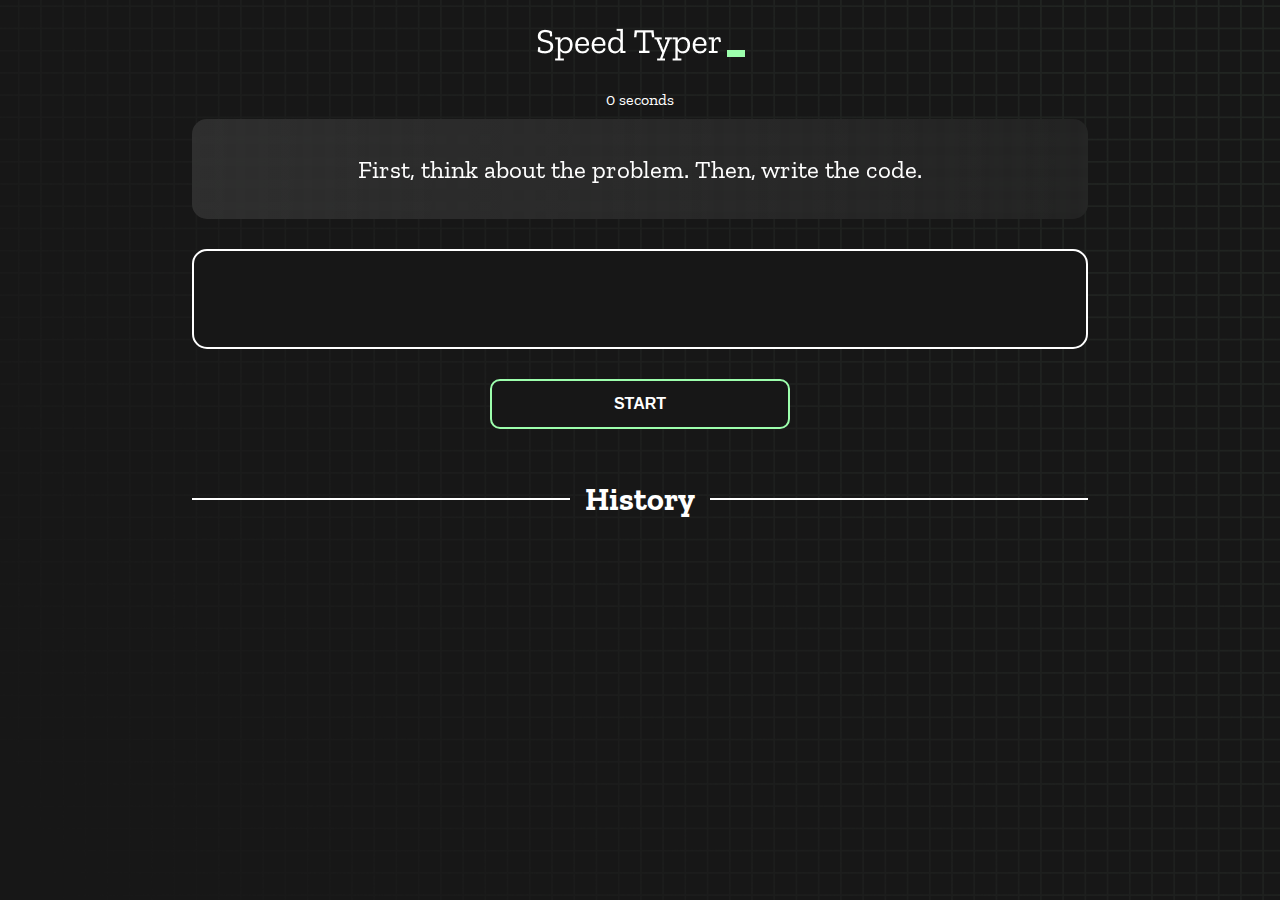
==== index.html @ ee8cd568 "start btn solved" ====
<!DOCTYPE html>
<html lang="en">
  <head>
    <meta charset="UTF-8" />
    <meta http-equiv="X-UA-Compatible" content="IE=edge" />
    <meta name="viewport" content="width=device-width, initial-scale=1.0" />
    <title>Speed Monster</title>
    <link rel="stylesheet" href="styles.css" />
    <link rel="preconnect" href="https://fonts.googleapis.com" />
    <link rel="preconnect" href="https://fonts.gstatic.com" crossorigin />
    <link
      href="https://fonts.googleapis.com/css2?family=Zilla+Slab:wght@300;400;500&display=swap"
      rel="stylesheet"
    />
  </head>
  <body>
    <h1 class="title"><img src="./logo.png" /></h1>
    <div id="show-time">0 seconds</div>

    <div class="box-container">
      <div id="question"></div>

      <div id="display" class="inactive"></div>

      <div class="buttons">
        <button id="starts">START</button>
      </div>

      <div class="divider-container">
        <div class="line"></div>
        <h1 class="title2">History</h1>
        <div class="line"></div>
      </div>
      <div id="histories"></div>
    </div>

    <div id="countdown"></div>
    <div id="modal-background" class="hidden"></div>
    <div id="result" class="hidden"></div>

    <script src="js/history.js"></script>
    <script src="js/script.js"></script>
  </body>
</html>
---- styles.css ----
* {
  padding: 0;
  margin: 0;
  box-sizing: border-box;
}

body {
  background-image: url("./bg.png");
  background-size: cover;
  background-position: left top;
  font-family: "Zilla Slab", serif;
}

.box-container {
  width: 70%;
  margin: 0 auto;
}

#question {
  height: 100px;
  display: flex;
  align-items: center;
  justify-content: center;
  color: white;
  font-size: 25px;
  border-radius: 15px;
  background: rgb(255, 255, 255);
  background: linear-gradient(
    92.49deg,
    rgba(255, 255, 255, 0.1) 0.18%,
    rgba(255, 255, 255, 0.05) 99.85%
  );
  backdrop-filter: blur(5px);
  margin-bottom: 30px;
}

#display {
  height: 100px;
  display: flex;
  flex-wrap: wrap;
  align-items: center;
  padding-left: 5rem;
  color: white;
  font-size: 32px;
  background-color: #171717;
  border: 2px solid #9dffad;
  border-radius: 15px;
}

#countdown {
  position: fixed;
  height: 100vh;
  width: 100vw;
  background-color: rgba(0, 0, 0, 0.8);
  top: 0;
  left: 0;
  display: flex;
  align-items: center;
  justify-content: center;
  font-size: 3rem;
  color: white;
  display: none;
}
#result {
  position: fixed;
  top: 10%; 
  left: 10%;
  transform: translate(-50%, -50%);
  height: 250px;
  width: 400px;
  background-color: #171717;
  border-radius: 15px;
  border: 2px solid #9dffad;
  color: white;
  text-align: center;
  padding: 2rem;
}
#show-time{
  text-align: center;
  color: white;
  margin: 10px 0;
}

.green {
  color: #9dffad;
}
.red {
  color: #eb6565;
}
.bold {
  font-weight: 700;
}
.inactive {
  border: 2px solid white !important;
}
.hidden {
  display: none;
}
.title {
  text-align: center;
  color: white;
  margin: 20px 0;
}

.divider-container {
  height: 80px;
  display: flex;
  justify-content: center;
  align-items: center;
  gap: 15px;
  margin: 0 auto;
}

.line {
  height: 2px;
  background: white;
  width: 100%;
}

.title2 {
  color: white;
  display: block;
}

.buttons {
  display: flex;
  justify-content: center;
  margin: 30px 0;
}
button {
  padding: 10px 20px;
  border: none;
  font-size: 16px;
  font-weight: bold;
  width: 300px;
  height: 50px;
  color: white;
  background-color: #171717;
  border-radius: 10px;
  border: 2px solid #9dffad;
  cursor: pointer;
}

#histories {
  display: flex;
  flex-wrap: wrap;
  justify-content: space-around;
}

.card {
  width: 100%;
  height: 100%;
  padding: 50px;
  display: flex;
  justify-content: space-between;
  align-items: center;
  padding: 20px 30px;
  color: white;
  border-radius: 15px;
  background: rgb(255, 255, 255);
  background: linear-gradient(
    92.49deg,
    rgba(255, 255, 255, 0.1) 0.18%,
    rgba(255, 255, 255, 0.05) 99.85%
  );
  backdrop-filter: blur(5px);
  margin-bottom: 30px;
}

#modal-background {
  background: rgb(255, 255, 255);
  background: linear-gradient(
    92.49deg,
    rgba(255, 255, 255, 0.1) 0.18%,
    rgba(255, 255, 255, 0.05) 99.85%
  );
  backdrop-filter: blur(5px);
  height: 100vh;
  width: 100%;
  position: fixed;
  top: 0;
}

@media only screen and (max-width: 700px) {
  .box-container {
    padding: 0 20px;
    width: 100%;
  }
  .card {
    flex-direction: column;
  }
}
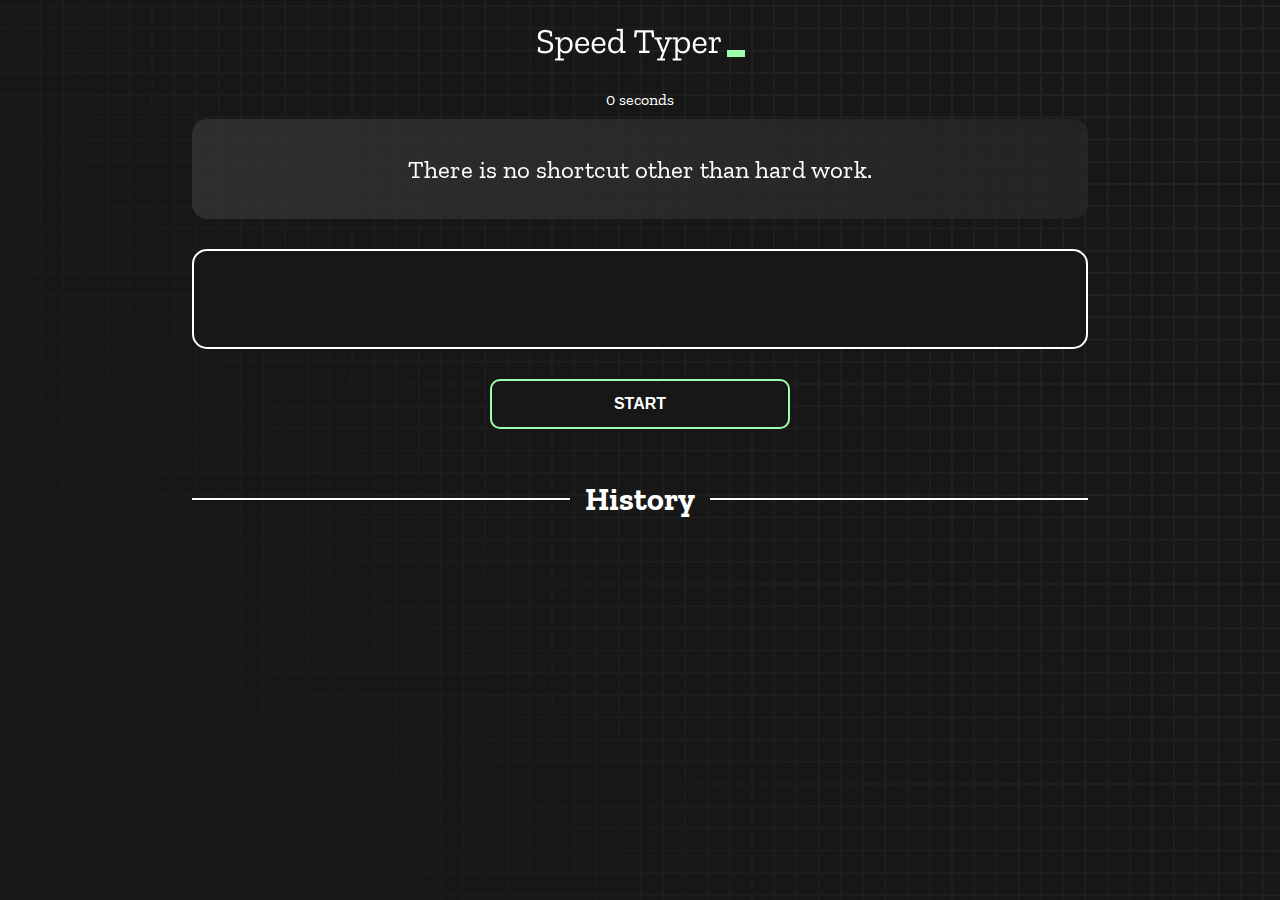
==== commit 6e0c10ef: "count fixed" ====
--- a/index.html
+++ b/index.html
@@ -4,7 +4,7 @@
     <meta charset="UTF-8" />
     <meta http-equiv="X-UA-Compatible" content="IE=edge" />
     <meta name="viewport" content="width=device-width, initial-scale=1.0" />
-    <title>Speed Monster</title>
+    <title>Typing Monster</title>
     <link rel="stylesheet" href="styles.css" />
     <link rel="preconnect" href="https://fonts.googleapis.com" />
     <link rel="preconnect" href="https://fonts.gstatic.com" crossorigin />
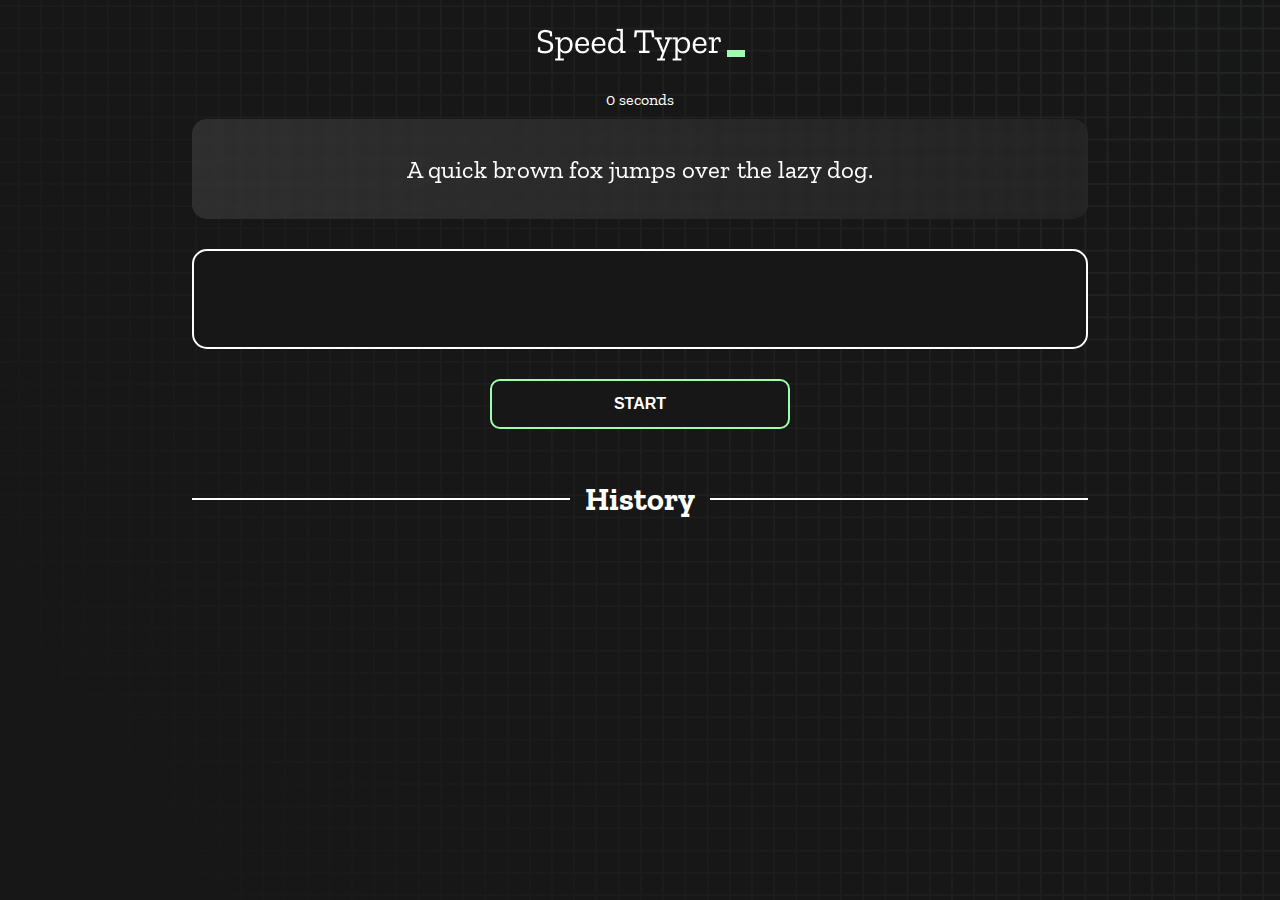
==== commit c5676851: "counter bg removed" ====
--- a/index.html
+++ b/index.html
@@ -4,7 +4,7 @@
     <meta charset="UTF-8" />
     <meta http-equiv="X-UA-Compatible" content="IE=edge" />
     <meta name="viewport" content="width=device-width, initial-scale=1.0" />
-    <title>Typing Monster</title>
+    <title>Speed Monster</title>
     <link rel="stylesheet" href="styles.css" />
     <link rel="preconnect" href="https://fonts.googleapis.com" />
     <link rel="preconnect" href="https://fonts.gstatic.com" crossorigin />
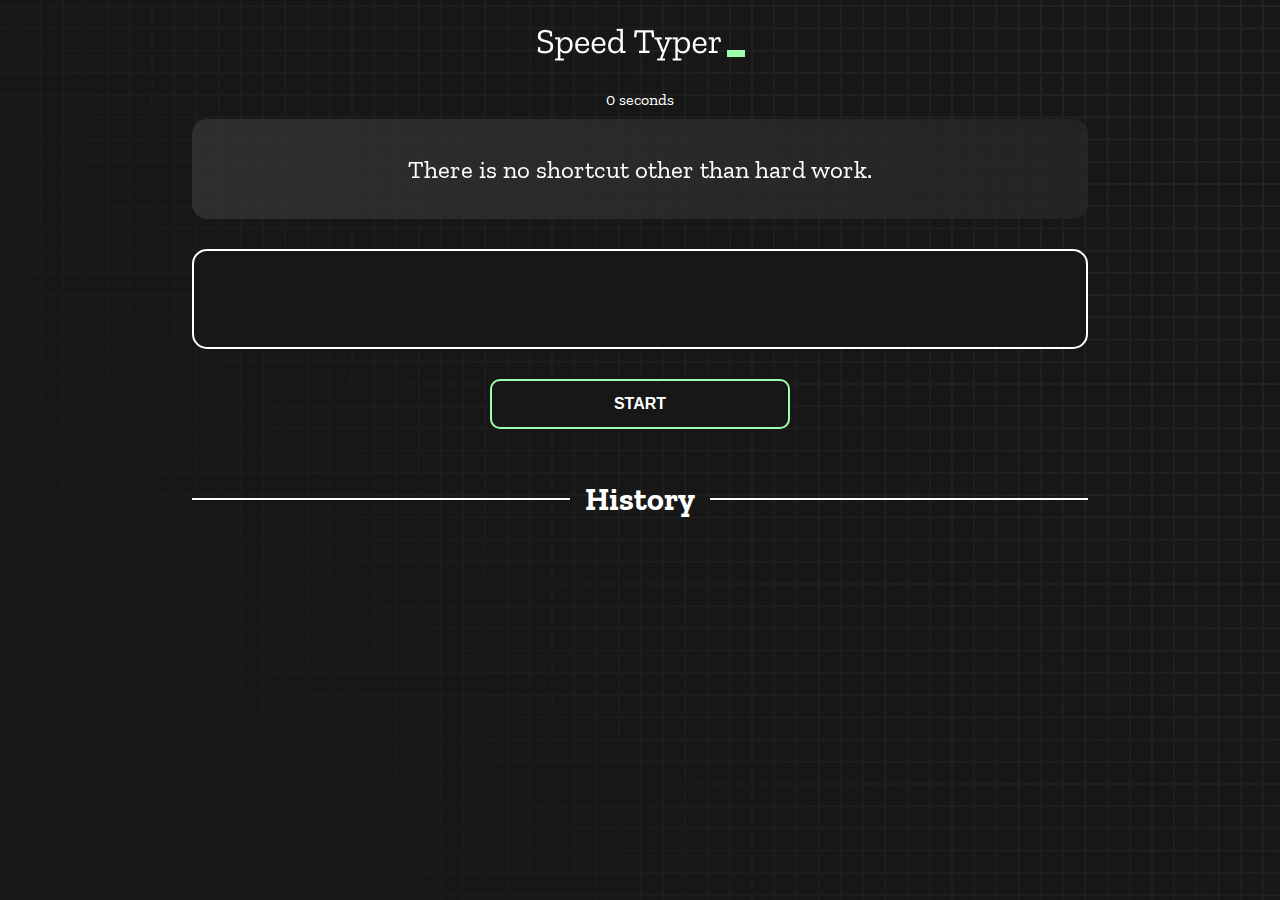
==== commit 4c9e7158: "shoing typing result" ====
--- a/styles.css
+++ b/styles.css
@@ -63,7 +63,7 @@
 }
 #result {
   position: fixed;
-  top: 10%; 
+  top: 10%;
   left: 10%;
   transform: translate(-50%, -50%);
   height: 250px;
@@ -75,7 +75,7 @@
   text-align: center;
   padding: 2rem;
 }
-#show-time{
+#show-time {
   text-align: center;
   color: white;
   margin: 10px 0;
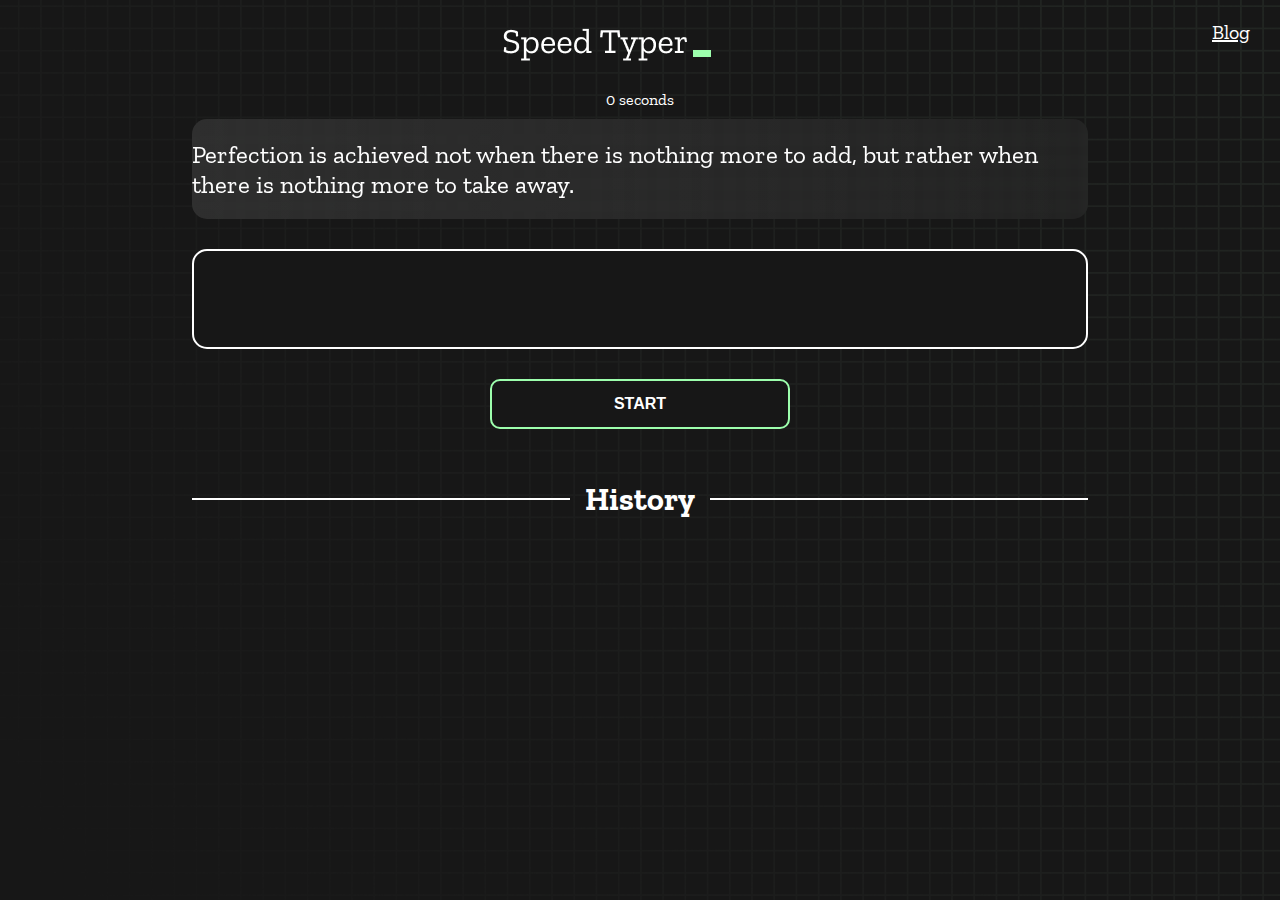
==== commit 2a6335e1: "responsiveness added" ====
--- a/index.html
+++ b/index.html
@@ -14,6 +14,13 @@
     />
   </head>
   <body>
+    <header>
+      <nav>
+        <ul>
+          <li><a href="blog/blog.html">Blog</a></li>
+        </ul>
+      </nav>
+    </header>
     <h1 class="title"><img src="./logo.png" /></h1>
     <div id="show-time">0 seconds</div>
 
--- a/styles.css
+++ b/styles.css
@@ -9,6 +9,15 @@
   background-size: cover;
   background-position: left top;
   font-family: "Zilla Slab", serif;
+}
+nav ul {
+  list-style: none;
+}
+nav ul li a {
+  color: white;
+  font-size: 20px;
+  float: right;
+  margin-right: 30px;
 }
 
 .box-container {
@@ -63,8 +72,8 @@
 }
 #result {
   position: fixed;
-  top: 10%;
-  left: 10%;
+  top: 50%;
+  left: 50%;
   transform: translate(-50%, -50%);
   height: 250px;
   width: 400px;
@@ -190,3 +199,13 @@
     flex-direction: column;
   }
 }
+@media only screen and (min-width: 700px) and (max-width: 1024px) {
+  .box-container {
+    padding: 0 20px;
+    width: 100%;
+    flex-direction: column;
+  }
+  .card {
+    flex-direction: column;
+  }
+}
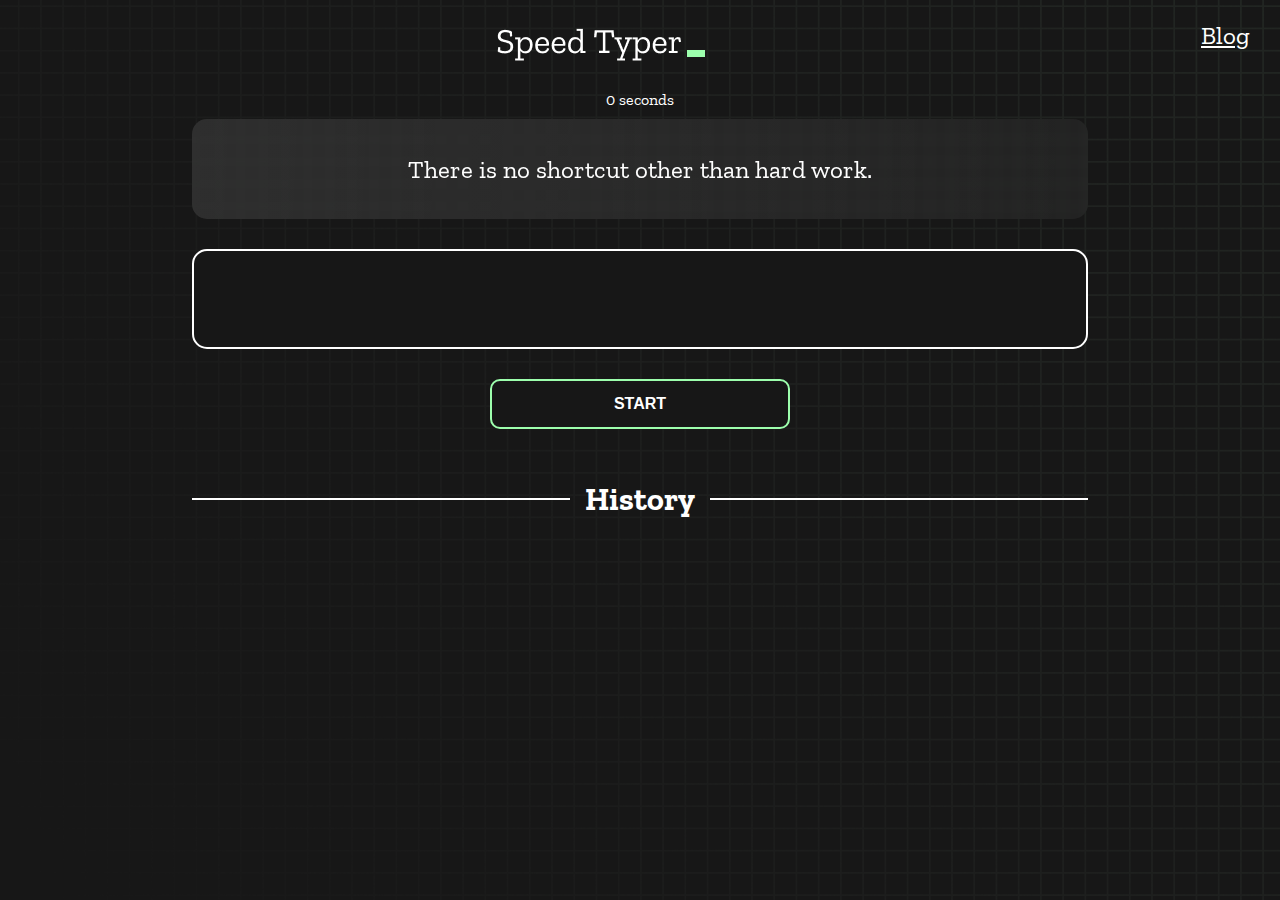
==== commit 27ee6cfc: "blog questions updated" ====
--- a/index.html
+++ b/index.html
@@ -17,7 +17,7 @@
     <header>
       <nav>
         <ul>
-          <li><a href="blog/blog.html">Blog</a></li>
+          <li><a href="blog.html">Blog</a></li>
         </ul>
       </nav>
     </header>
--- a/styles.css
+++ b/styles.css
@@ -15,7 +15,7 @@
 }
 nav ul li a {
   color: white;
-  font-size: 20px;
+  font-size: 25px;
   float: right;
   margin-right: 30px;
 }
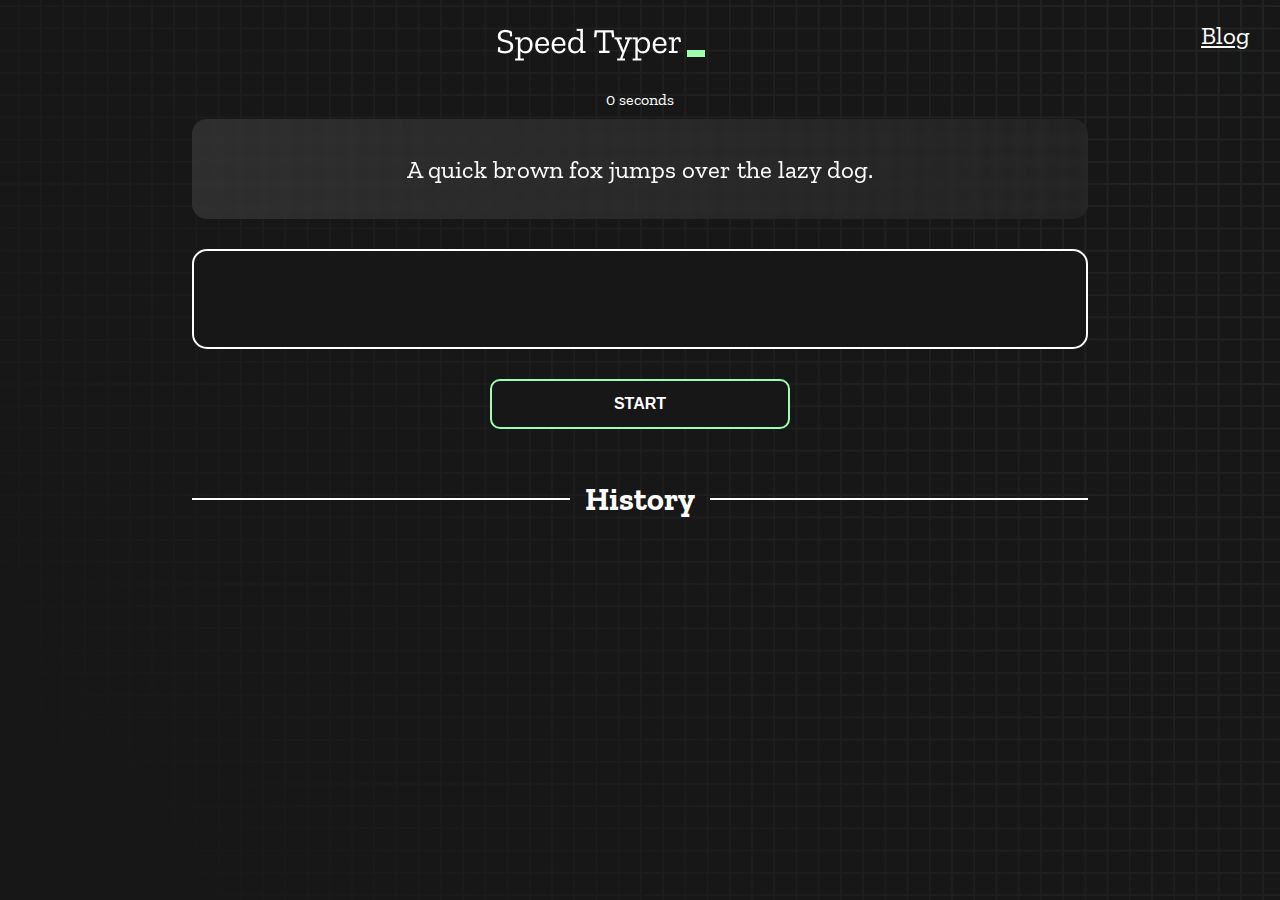
==== commit a35cea59: "responsiveness retouched" ====
--- a/index.html
+++ b/index.html
@@ -4,7 +4,7 @@
     <meta charset="UTF-8" />
     <meta http-equiv="X-UA-Compatible" content="IE=edge" />
     <meta name="viewport" content="width=device-width, initial-scale=1.0" />
-    <title>Speed Monster</title>
+    <title>Type Monster</title>
     <link rel="stylesheet" href="styles.css" />
     <link rel="preconnect" href="https://fonts.googleapis.com" />
     <link rel="preconnect" href="https://fonts.gstatic.com" crossorigin />
--- a/styles.css
+++ b/styles.css
@@ -174,6 +174,7 @@
   );
   backdrop-filter: blur(5px);
   margin-bottom: 30px;
+  flex-direction: row;
 }
 
 #modal-background {
@@ -195,6 +196,9 @@
     padding: 0 20px;
     width: 100%;
   }
+  #histories {
+    flex-direction: column;
+  }
   .card {
     flex-direction: column;
   }
@@ -203,9 +207,13 @@
   .box-container {
     padding: 0 20px;
     width: 100%;
-    flex-direction: column;
+  }
+  #histories {
+    display: flex;
+    flex-wrap: nowrap;
   }
   .card {
     flex-direction: column;
-  }
-}
+    margin-right: 10px;
+  }
+}
